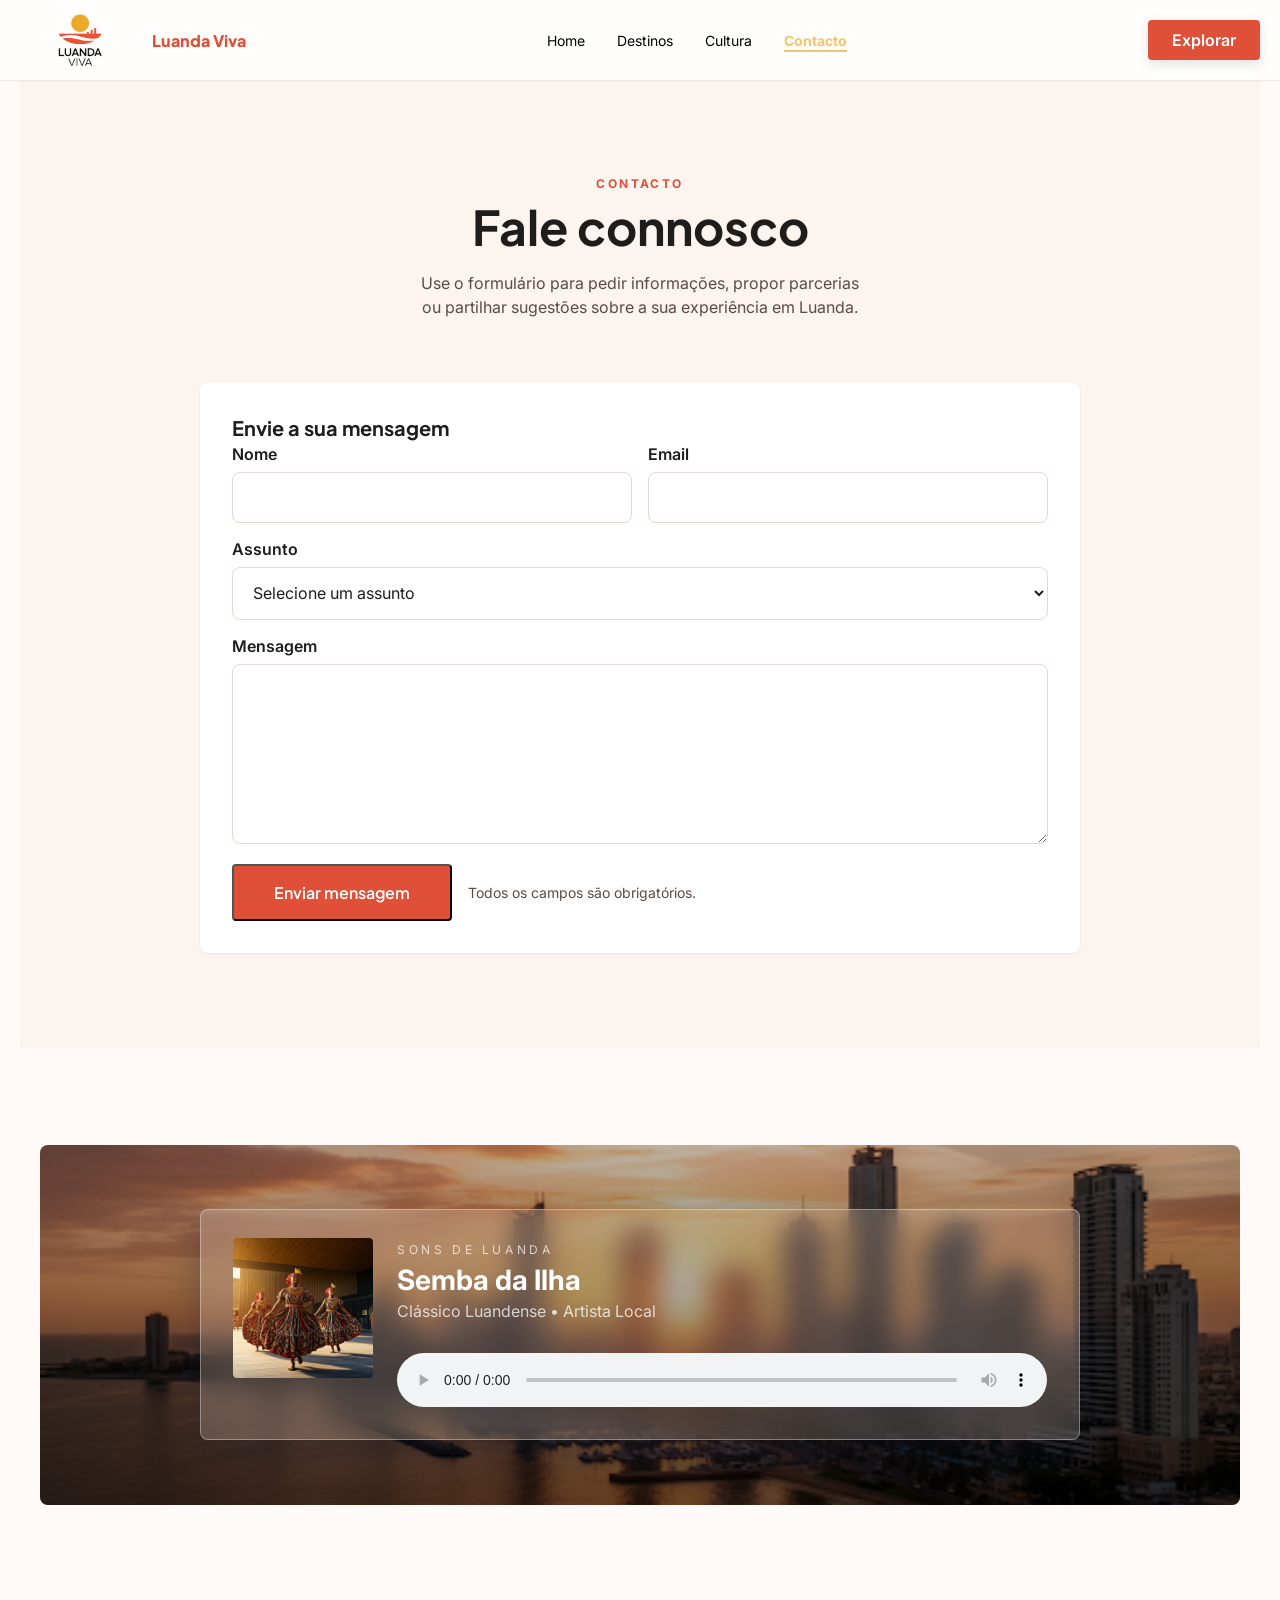
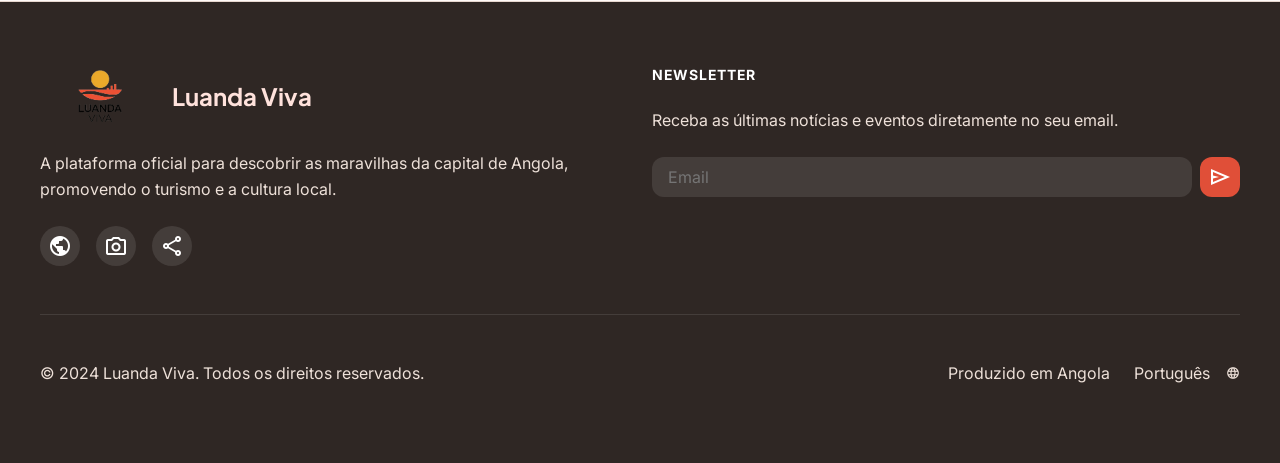
==== contacto.html @ 2fc214bf "Refactor code structure for improved readability and maintainability" ====
<!DOCTYPE html>
<html lang="pt">
<head>
	<meta charset="utf-8" />
	<meta content="width=device-width, initial-scale=1.0" name="viewport" />
	<title>Luanda Viva - Contacto</title>
	<meta name="description" content="Fale connosco para planear a sua visita, pedir informações ou sugerir parcerias sobre Luanda." />
	<meta property="og:title" content="Luanda Viva - Contacto" />
	<meta property="og:image" content="images/hero-skyline.png" />
	<meta property="og:description" content="Fale connosco para planear a sua visita, pedir informações ou sugerir parcerias sobre Luanda." />
	<link rel="icon" href="images/icon.png" />
	<link href="https://fonts.googleapis.com/css2?family=Plus+Jakarta+Sans:wght@400;500;600;700;800&amp;family=Inter:wght@400;500;600&amp;display=swap" rel="stylesheet" />
	<link href="https://fonts.googleapis.com/css2?family=Material+Symbols+Outlined:wght,FILL@100..700,0..1&amp;display=swap" rel="stylesheet" />
	<style>
		html {
			scroll-behavior: smooth;
		}
	</style>
	<link href="styles.css" rel="stylesheet" />
</head>
<body class="page page--contacto" id="top">
	<nav class="site-nav" aria-label="Navegação principal">
		<div class="site-nav__inner">
			<a class="site-brand nav-brand" href="home.html">
				<img alt="Logo Luanda Viva" src="images/icon.png" />
				<span>Luanda Viva</span>
			</a>
			<ul class="site-nav__links site-nav__links--desktop" role="list">
				<li><a class="site-nav__link nav-link" href="home.html">Home</a></li>
				<li><a class="site-nav__link nav-link" href="destinos.html">Destinos</a></li>
				<li><a class="site-nav__link nav-link" href="cultura.html">Cultura</a></li>
				<li><a class="site-nav__link nav-link" href="contacto.html" aria-current="page">Contacto</a></li>
			</ul>
			<input type="checkbox" id="nav-toggle" class="nav-toggle" />
			<label for="nav-toggle" class="nav-toggle-label site-nav__toggle" aria-label="Abrir menu">
				<span class="bar bar1"></span>
				<span class="bar bar2"></span>
				<span class="bar bar3"></span>
			</label>
			<div class="mobile-menu site-nav__mobile" aria-hidden="true">
				<ul role="list">
					<li><a class="site-nav__link nav-link mobile-link" href="home.html">Home</a></li>
					<li><a class="site-nav__link nav-link mobile-link" href="destinos.html">Destinos</a></li>
					<li><a class="site-nav__link nav-link mobile-link" href="cultura.html">Cultura</a></li>
					<li><a class="site-nav__link nav-link mobile-link" href="contacto.html" aria-current="page">Contacto</a></li>
				</ul>
			</div>
			<a class="site-nav__cta explore-btn" href="destinos.html">Explorar</a>
		</div>
	</nav>
	<main>
		<section class="section section--muted contact-section">
			<div class="section__header reveal reveal--1">
				<span class="section__eyebrow">Contacto</span>
				<h1 class="section__title">Fale connosco</h1>
				<p class="section__description">Use o formulário para pedir informações, propor parcerias ou partilhar sugestões sobre a sua experiência em Luanda.</p>
			</div>
			<div class="contact-form-card reveal reveal--2">
				<form class="contact-form" action="#" method="post">
					<fieldset>
						<legend>Envie a sua mensagem</legend>
						<div class="form-grid form-grid--two">
							<div class="form-field">
								<label for="nome">Nome</label>
								<input id="nome" name="nome" type="text" required />
							</div>
							<div class="form-field">
								<label for="email">Email</label>
								<input id="email" name="email" type="email" required pattern="^[^\s@]+@[^\s@]+\.[^\s@]+$" />
							</div>
							<div class="form-field form-field--full">
								<label for="assunto">Assunto</label>
								<select id="assunto" name="assunto" required>
									<option value="" selected disabled>Selecione um assunto</option>
									<option value="informacoes">Informações gerais</option>
									<option value="destinos">Destinos</option>
									<option value="cultura">Cultura</option>
									<option value="parcerias">Parcerias</option>
									<option value="feedback">Feedback</option>
								</select>
							</div>
							<div class="form-field form-field--full">
								<label for="mensagem">Mensagem</label>
								<textarea id="mensagem" name="mensagem" rows="6" required></textarea>
							</div>
						</div>
						<div class="contact-form__actions">
							<button class="button contact-form__submit" type="submit">Enviar mensagem</button>
							<p class="contact-form__note">Todos os campos são obrigatórios.</p>
						</div>
					</fieldset>
				</form>
			</div>
		</section>
		<section class="section section--audio">
			<div class="audio-section">
				<img class="audio-section__bg" loading="lazy" src="images/fundoAudio.png" srcset="images/fundoAudio-320.png 320w, images/fundoAudio.png 512w" sizes="100vw" alt="Fundo sonoro de Luanda" />
				<div class="audio-section__overlay"></div>
				<div class="audio-section__card">
					<div class="audio-section__art">
						<img loading="lazy" src="images/cultura-tradicional.jpg" srcset="images/cultura-tradicional-320.jpg 320w, images/cultura-tradicional.jpg 512w" sizes="140px" alt="Dança tradicional de Luanda" />
					</div>
					<div class="audio-section__content">
						<span class="audio-section__eyebrow">Sons de Luanda</span>
						<h2 class="audio-section__title">Semba da Ilha</h2>
						<p class="audio-section__meta">Clássico Luandense • Artista Local</p>
						<audio class="audio-section__player" controls preload="metadata">
							<source src="Áudio/semba.mp3" type="audio/mpeg" />
							Seu navegador não suporta áudio HTML5.
						</audio>
					</div>
				</div>
			</div>
		</section>
	</main>
	<footer class="site-footer">
		<div class="site-footer__inner">
			<div class="site-footer__grid footer-card">
				<div>
					<div class="site-footer__brand">
						<img alt="Logo Luanda Viva" loading="lazy" src="images/icon.png" />
						<h3 class="site-footer__brand-name">Luanda Viva</h3>
					</div>
					<p class="site-footer__text">A plataforma oficial para descobrir as maravilhas da capital de Angola, promovendo o turismo e a cultura local.</p>
					<div class="site-footer__socials">
						<a class="site-footer__icon" href="https://www.google.com/search?q=Luanda+turismo" target="_blank" rel="noopener noreferrer"><span class="material-symbols-outlined">public</span></a>
						<a class="site-footer__icon" href="https://www.google.com/search?q=Luanda+fotos" target="_blank" rel="noopener noreferrer"><span class="material-symbols-outlined">photo_camera</span></a>
						<a class="site-footer__icon" href="https://www.google.com/search?q=Luanda+redes+sociais" target="_blank" rel="noopener noreferrer"><span class="material-symbols-outlined">share</span></a>
					</div>
				</div>
				<div>
					<h4 class="site-footer__heading">Newsletter</h4>
					<p class="site-footer__text">Receba as últimas notícias e eventos diretamente no seu email.</p>
					<div class="site-footer__newsletter">
						<label class="visually-hidden" for="footer-email">Email</label>
						<input class="site-footer__input" id="footer-email" name="email" placeholder="Email" type="email" />
						<button class="site-footer__button" type="button"><span class="material-symbols-outlined">send</span></button>
					</div>
				</div>
			</div>
			<div class="site-footer__bottom">
				<p>© 2024 Luanda Viva. Todos os direitos reservados.</p>
				<div class="site-footer__meta">
					<span>Produzido em Angola</span>
					<span class="info-row">Português <span class="material-symbols-outlined site-footer__meta-icon">language</span></span>
				</div>
			</div>
		</div>
	</footer>
</body>
</html>
---- styles.css ----
/* ============================================
 * Main CSS File - Imports all organized CSS modules
 * ============================================
 * This file serves as the entry point that imports
 * all CSS organized into modular, manageable files
 * ============================================
 */

/* 1. Variables & CSS Custom Properties */
@import url('./css/variables.css');

/* 2. CSS Reset & Normalization */
@import url('./css/reset.css');

/* 3. Base Styles */
@import url('./css/base.css');

/* 4. Animations & Keyframes */
@import url('./css/animations.css');

/* 5. Navigation Component */
@import url('./css/navigation.css');

/* 6. Hero Section */
@import url('./css/hero.css');

/* 7. Reusable Components */
@import url('./css/components.css');

/* 8. Destination Cards */
@import url('./css/destination-cards.css');

/* 9. Audio Section */
@import url('./css/audio-section.css');

/* 10. Footer */
@import url('./css/footer.css');

/* 11. Responsive Design & Media Queries */
@import url('./css/responsive.css');

/* 12. Utility Classes */
@import url('./css/utilities.css');

/* Semantic layout classes to replace utility-class-heavy markup */
.page {
    background: var(--background);
    color: var(--on-surface);
    font-family: var(--font-body);
    padding-top: 80px;
}

.site-nav {
    position: fixed;
    top: 0;
    left: 0;
    right: 0;
    z-index: 50;
    background: rgba(255, 255, 255, 0.7);
    backdrop-filter: blur(12px);
    box-shadow: 0 1px 2px rgba(15, 23, 42, 0.08);
}

.site-nav__inner,
.hero__inner,
.section,
.site-footer__inner {
    width: min(1280px, calc(100% - 40px));
    margin: 0 auto;
}

.site-nav__inner {
    height: 80px;
    display: flex;
    align-items: center;
    justify-content: space-between;
    gap: 1rem;
}

.site-brand {
    display: flex;
    align-items: center;
    gap: 0.75rem;
    font-family: var(--font-headline);
    font-weight: 800;
    color: var(--primary);
}

.site-brand img {
    width: 120px;
    height: 60px;
    object-fit: contain;
    padding: 0.25rem;
}

.site-nav__links {
    display: flex;
    align-items: center;
    gap: 2rem;
    list-style: none;
    margin: 0;
    padding: 0;
}

.site-nav__links--desktop {
    display: flex;
}

.site-nav__link {
    color: var(--secondary);
    font-family: var(--font-body);
    font-size: 0.875rem;
    text-decoration: none;
    transition: color 0.3s ease;
}

.site-nav__cta {
    display: inline-flex;
    align-items: center;
    justify-content: center;
    padding: 0.625rem 1.5rem;
    border-radius: 0.25rem;
    background: var(--primary);
    color: var(--on-primary);
    font-family: var(--font-body);
    font-weight: 600;
    box-shadow: 0 4px 12px rgba(15, 23, 42, 0.12);
    transition: opacity 0.3s ease, transform 0.3s ease;
}

.site-nav__cta:hover {
    opacity: 0.9;
}

.site-nav__toggle {
    display: none;
}

.hero {
    position: relative;
    min-height: 90vh;
    display: flex;
    align-items: center;
    overflow: hidden;
    scroll-margin-top: 6rem;
}

.hero__media,
.hero__media img,
.hero__media video,
.hero__overlay {
    position: absolute;
    inset: 0;
    width: 100%;
    height: 100%;
}

.hero__media img,
.hero__media video {
    object-fit: cover;
}

.hero__overlay {
    background: linear-gradient(to right, rgba(0, 0, 0, 0.6), rgba(0, 0, 0, 0.2));
}

.hero__content {
    position: relative;
    z-index: 1;
    width: 100%;
}

.hero__inner {
    padding: 0 20px;
}

.hero__panel {
    max-width: 42rem;
    animation: fadeInUp 0.8s ease-out forwards;
}

.hero__video {
    opacity: 1;
    pointer-events: none;
}

.hero__title {
    margin: 0 0 1.5rem;
    color: #ffffff;
    font-family: var(--font-headline);
    font-size: 36px;
    line-height: 42px;
    font-weight: 800;
    letter-spacing: -0.02em;
}

.hero__text {
    margin: 0 0 2.5rem;
    color: rgba(255, 255, 255, 0.9);
    font-size: 18px;
    line-height: 28px;
}

.hero__actions {
    display: flex;
    flex-direction: column;
    gap: 1rem;
}

.hero__scroll {
    position: absolute;
    bottom: 2.5rem;
    left: 50%;
    transform: translateX(-50%);
}

.hero__scroll .material-symbols-outlined {
    color: #ffffff;
    font-size: 3rem;
}

.hero__scroll-icon {
    color: #ffffff;
    font-size: 3rem;
}

.button,
.button--secondary {
    display: inline-flex;
    align-items: center;
    justify-content: center;
    gap: 0.5rem;
    padding: 1rem 2.5rem;
    border-radius: 0.25rem;
    font-family: var(--font-headline);
    font-weight: 600;
    text-align: center;
    transition: transform 0.3s ease, opacity 0.3s ease, background-color 0.3s ease;
}

.button {
    background: var(--primary);
    color: #ffffff;
}

.button--secondary {
    background: rgba(255, 255, 255, 0.1);
    color: #ffffff;
    border: 1px solid rgba(255, 255, 255, 0.3);
    backdrop-filter: blur(20px);
}

.button:hover,
.button--secondary:hover {
    transform: translateY(-4px);
}

.section {
    padding: 6rem 0;
}

.section--muted {
    background: var(--surface-container-low);
}

.section--audio {
    padding-left: 20px;
    padding-right: 20px;
}

.section__header {
    text-align: center;
    margin-bottom: 4rem;
}

.section__eyebrow {
    display: block;
    margin-bottom: 0.5rem;
    color: var(--primary);
    font-size: 0.75rem;
    font-weight: 700;
    letter-spacing: 0.2em;
    text-transform: uppercase;
}

.section__title {
    margin: 0;
    color: var(--on-surface);
    font-family: var(--font-headline);
    font-size: 32px;
    line-height: 40px;
    font-weight: 700;
}

.section__description {
    max-width: 28rem;
    margin: 1rem auto 0;
    color: var(--on-surface-variant);
    font-size: 16px;
    line-height: 24px;
}

.cards-grid {
    display: grid;
    grid-template-columns: repeat(1, minmax(0, 1fr));
    gap: 2rem;
}

.content-layout__columns {
    display: grid;
    gap: 4rem;
}

.destination-card {
    overflow: hidden;
    border-radius: 0.5rem;
    background: var(--surface-container-lowest);
    box-shadow: 0 1px 2px rgba(15, 23, 42, 0.08);
    transition: transform 0.3s ease, box-shadow 0.3s ease;
}

.destination-card:hover {
    transform: translateY(-8px);
}

.destination-card__media {
    position: relative;
    height: 14rem;
    overflow: hidden;
}

.destination-card__media img {
    width: 100%;
    height: 100%;
    object-fit: cover;
    transition: transform 0.7s ease;
}

.destination-card:hover .destination-card__media img {
    transform: scale(1.1);
}

.destination-card__badge {
    position: absolute;
    top: 1rem;
    right: 1rem;
    display: flex;
    align-items: center;
    gap: 0.25rem;
    padding: 0.25rem 0.75rem;
    border-radius: 9999px;
    background: rgba(0, 0, 0, 0.3);
    color: #ffffff;
    font-size: 0.75rem;
    backdrop-filter: blur(20px);
}

.destination-card__badge .material-symbols-outlined,
.destination-card__location .material-symbols-outlined,
.destination-card__link .material-symbols-outlined {
    font-size: 1rem;
}

.destination-card__badge-icon {
    font-size: 0.875rem;
}

.destination-card__location-icon {
    font-size: 1.125rem;
}

.destination-card__body {
    padding: 2rem;
}

.destination-card__title {
    margin: 0 0 0.75rem;
    color: var(--on-surface);
    font-family: var(--font-headline);
    font-size: 24px;
    line-height: 32px;
}

.destination-card__text {
    margin: 0 0 1.5rem;
    color: var(--on-surface-variant);
    font-size: 14px;
    line-height: 22px;
}

.destination-card__footer,
.info-row {
    display: flex;
    align-items: center;
    justify-content: space-between;
    gap: 1rem;
}

.destination-card__location {
    display: inline-flex;
    align-items: center;
    gap: 0.25rem;
    color: var(--primary);
    font-weight: 700;
}

.destination-card__link {
    display: inline-flex;
    align-items: center;
    gap: 0.25rem;
    color: var(--secondary);
    font-size: 0.875rem;
    font-weight: 600;
    text-decoration: none;
}

.table-card__date {
    color: var(--primary);
    font-weight: 700;
}

.content-layout {
    display: grid;
    gap: 4rem;
}

.content-layout__media {
    position: relative;
}

.content-layout__text {
    width: 100%;
}

.content-layout__eyebrow {
    display: block;
    margin-bottom: 0.5rem;
    color: var(--primary);
    font-size: 0.75rem;
    font-weight: 700;
    letter-spacing: 0.2em;
    text-transform: uppercase;
}

.content-layout__title {
    margin: 0 0 2rem;
    color: var(--on-surface);
    font-family: var(--font-headline);
    font-size: 32px;
    line-height: 40px;
    font-weight: 700;
}

.content-layout__description {
    margin: 0 0 2.5rem;
    color: var(--on-surface-variant);
    font-size: 18px;
    line-height: 28px;
}

.table-card,
.music-card {
    border-radius: 0.5rem;
    overflow: hidden;
    background: #ffffff;
    box-shadow: 0 1px 2px rgba(15, 23, 42, 0.08);
}

.footer-card {
    border-radius: 0.5rem;
    overflow: hidden;
    background: transparent;
    box-shadow: none;
}

.table-card {
    border: 1px solid var(--outline-variant);
}

.table-card__scroll {
    overflow-x: auto;
}

.table-card table {
    width: 100%;
    border-collapse: collapse;
    min-width: 520px;
}

.table-card th,
.table-card td {
    padding: 1rem 1.5rem;
    white-space: nowrap;
    border: 1px solid var(--outline-variant);
}

.table-card thead {
    background: var(--surface-container-high);
}

.table-card th {
    color: var(--secondary);
    font-family: var(--font-headline);
    font-size: 0.875rem;
    text-align: left;
}

.table-card tbody tr:hover {
    background: var(--surface-container-lowest);
}

.content-layout__card {
    position: relative;
    z-index: 1;
    display: flex;
    flex-direction: column;
    overflow: hidden;
    border-radius: 0.5rem;
    background: #ffffff;
    box-shadow: 0 1px 2px rgba(15, 23, 42, 0.08);
}

.content-layout__image-wrap {
    height: 14rem;
    overflow: hidden;
    background: var(--surface-container);
}

.content-layout__image-wrap img {
    width: 100%;
    height: 100%;
    object-fit: cover;
}

.content-layout__card-body {
    padding: 2rem;
    text-align: left;
}

.content-layout__card-title {
    margin: 0 0 0.75rem;
    color: var(--on-surface);
    font-family: var(--font-headline);
    font-size: 24px;
    line-height: 32px;
}

.content-layout__card-text {
    margin: 0;
    color: var(--on-surface-variant);
    font-size: 16px;
    line-height: 24px;
}

.cultura-page__header {
    max-width: 44rem;
    margin: 0 auto 2.75rem;
}

.cultura-page__grid {
    display: grid;
    gap: 1.75rem;
}

.cultura-page__aside {
    display: grid;
    gap: 1.25rem;
}

.cultura-page__table-heading {
    padding: 1.5rem 1.5rem 0.25rem;
}

.cultura-page__eyebrow {
    display: block;
    margin-bottom: 0.35rem;
    color: var(--primary);
    font-size: 0.7rem;
    font-weight: 800;
    letter-spacing: 0.18em;
    text-transform: uppercase;
}

.cultura-page__title {
    margin: 0;
    color: var(--on-surface);
    font-family: var(--font-headline);
    font-size: 1.125rem;
    line-height: 1.35;
}

.cultura-page__note {
    padding: 1.5rem;
    border-radius: 0.5rem;
    background: linear-gradient(180deg, rgba(255, 255, 255, 0.72), rgba(255, 248, 241, 0.9));
    box-shadow: 0 1px 2px rgba(15, 23, 42, 0.08);
}

.cultura-page__note h2 {
    margin: 0 0 0.75rem;
    color: var(--on-surface);
    font-family: var(--font-headline);
    font-size: 1.25rem;
    line-height: 1.3;
}

.cultura-page__note p {
    margin: 0;
    color: var(--on-surface-variant);
    font-size: 0.95rem;
    line-height: 1.6;
}

.cultura-showcase {
    overflow: hidden;
    border-radius: 0.5rem;
    background: #ffffff;
    box-shadow: 0 10px 24px rgba(15, 23, 42, 0.12);
}

.cultura-showcase__media {
    height: 18rem;
    overflow: hidden;
    background: var(--surface-container);
}

.cultura-showcase__media img {
    width: 100%;
    height: 100%;
    object-fit: cover;
}

.cultura-showcase__body {
    padding: 1.5rem 1.75rem 1.75rem;
}

.cultura-showcase__meta {
    display: flex;
    flex-wrap: wrap;
    gap: 0.5rem;
    margin-bottom: 0.9rem;
}

.cultura-showcase__meta span,
.cultura-showcase__tag {
    display: inline-flex;
    align-items: center;
    justify-content: center;
    border-radius: 999px;
    font-size: 0.68rem;
    font-weight: 800;
    letter-spacing: 0.14em;
    text-transform: uppercase;
}

.cultura-showcase__meta span {
    padding: 0.45rem 0.7rem;
    background: var(--surface-container-low);
    color: var(--primary);
}

.cultura-showcase__body h2 {
    margin: 0 0 0.75rem;
    color: var(--on-surface);
    font-family: var(--font-headline);
    font-size: 1.65rem;
    line-height: 1.25;
}

.cultura-showcase__body p {
    margin: 0;
    color: var(--on-surface-variant);
    font-size: 0.98rem;
    line-height: 1.7;
}

.cultura-showcase__tags {
    display: flex;
    flex-wrap: wrap;
    gap: 0.5rem;
    margin-top: 1.1rem;
}

.cultura-showcase__tag {
    padding: 0.45rem 0.75rem;
    background: var(--surface-container-low);
    color: var(--secondary);
}

.audio-section {
    position: relative;
    min-height: 360px;
    display: flex;
    align-items: center;
    justify-content: center;
    border-radius: 0.5rem;
    overflow: hidden;
}

.audio-section__bg,
.audio-section__overlay {
    position: absolute;
    inset: 0;
    width: 100%;
    height: 100%;
}

.audio-section__bg {
    object-fit: cover;
}

.audio-section__overlay {
    background: linear-gradient(180deg, rgba(0, 0, 0, 0.25), rgba(0, 0, 0, 0.6));
}

.audio-section__card {
    position: relative;
    z-index: 1;
    width: min(880px, 92%);
    display: grid;
    grid-template-columns: 140px 1fr;
    gap: 1.5rem;
    padding: 1.75rem 2rem;
    border-radius: 0.5rem;
    background: rgba(255, 255, 255, 0.18);
    border: 1px solid rgba(255, 255, 255, 0.35);
    backdrop-filter: blur(14px);
    box-shadow: 0 20px 40px rgba(15, 23, 42, 0.35);
    color: #ffffff;
}

.audio-section__art {
    width: 140px;
    height: 140px;
    overflow: hidden;
    border-radius: 0.25rem;
    background: rgba(0, 0, 0, 0.15);
}

.audio-section__art img {
    width: 100%;
    height: 100%;
    object-fit: cover;
}

.audio-section__eyebrow {
    display: inline-block;
    margin-bottom: 0.35rem;
    color: rgba(255, 255, 255, 0.7);
    font-size: 0.75rem;
    letter-spacing: 0.3em;
    text-transform: uppercase;
}

.audio-section__title {
    margin: 0 0 0.25rem;
    font-size: 1.75rem;
    font-weight: 700;
}

.audio-section__meta {
    margin: 0 0 1rem;
    color: rgba(255, 255, 255, 0.75);
}

.audio-section__player {
    width: 100%;
    margin-top: 1rem;
    accent-color: var(--primary);
}

.site-footer {
    background: var(--inverse-surface);
    color: var(--on-primary-fixed);
    border-top: 1px solid var(--outline-variant);
}

.site-footer__inner {
    padding: 4rem 20px;
}

.site-footer__grid {
    display: grid;
    gap: 1.5rem;
    margin-bottom: 3rem;
}

.site-footer__brand {
    display: flex;
    align-items: center;
    gap: 0.75rem;
    margin-bottom: 1.5rem;
}

.site-footer__brand img {
    width: 120px;
    height: 60px;
    object-fit: contain;
    padding: 0.25rem;
}

.site-footer__brand-name {
    margin: 0;
    color: var(--primary-fixed);
    font-family: var(--font-headline);
    font-size: 1.5rem;
}

.site-footer__text {
    margin: 0 0 1.5rem;
    color: var(--surface-variant);
    line-height: 1.625;
}

.site-footer__socials {
    display: flex;
    gap: 1rem;
}

.site-footer__icon {
    width: 2.5rem;
    height: 2.5rem;
    display: inline-flex;
    align-items: center;
    justify-content: center;
    border-radius: 9999px;
    background: rgba(255, 255, 255, 0.1);
    color: #ffffff;
    transition: transform 0.3s ease, background-color 0.3s ease;
}

.site-footer__icon:hover {
    transform: translateY(-4px);
    background: var(--primary);
}

.site-footer__heading {
    margin: 0 0 1.5rem;
    color: #ffffff;
    font-size: 0.875rem;
    font-weight: 700;
    text-transform: uppercase;
    letter-spacing: 0.05em;
}

.site-footer__newsletter {
    display: flex;
    gap: 0.5rem;
}

.site-footer__input {
    width: 100%;
    padding: 0.5rem 1rem;
    border: 0;
    border-radius: 0.75rem;
    background: rgba(255, 255, 255, 0.1);
    color: #ffffff;
}

.site-footer__button {
    display: inline-flex;
    align-items: center;
    justify-content: center;
    padding: 0.5rem;
    border: 0;
    border-radius: 0.75rem;
    background: var(--primary);
    color: #ffffff;
}

.site-footer__bottom {
    display: flex;
    flex-direction: column;
    gap: 1rem;
    padding-top: 2rem;
    border-top: 1px solid rgba(255, 255, 255, 0.1);
    color: var(--surface-variant);
}

.site-footer__meta {
    display: flex;
    gap: 1.5rem;
    align-items: center;
}

.site-footer__meta-icon {
    font-size: 0.875rem;
}

.reveal {
    animation: fadeInUp 0.8s ease-out forwards;
}

.reveal--1 { animation-delay: 0.1s; }
.reveal--2 { animation-delay: 0.2s; }
.reveal--3 { animation-delay: 0.3s; }

.hero-video {
    opacity: 1;
    pointer-events: none;
}

.hover-lift {
    transition: transform 0.3s cubic-bezier(0.34, 1.56, 0.64, 1), box-shadow 0.3s ease;
}
.hover-lift:hover {
    transform: translateY(-8px);
}

.fade-in-up {
    animation: fadeInUp 0.8s ease-out forwards;
}

@keyframes fadeInUp {
    from {
        opacity: 0;
        transform: translateY(30px);
    }
    to {
        opacity: 1;
        transform: translateY(0);
    }
}

.stagger-1 { animation-delay: 0.1s; }
.stagger-2 { animation-delay: 0.2s; }
.stagger-3 { animation-delay: 0.3s; }

.hero-title {
    font-size: 32px;
    line-height: 38px;
}

@media (min-width: 768px) {
    .hero-title {
        font-size: 44px;
        line-height: 52px;
    }
}

.compact-spacing {
    display: flex;
    flex-direction: column;
    gap: 0.15rem;
}

.compact-text {
    line-height: 1.2;
}

.cultura-table-wrap {
    overflow-x: auto;
}

.cultura-table {
    width: 100%;
    border-collapse: collapse;
}

.cultura-table th,
.cultura-table td {
    border: 1px solid var(--outline-variant);
    white-space: nowrap;
}

.cultura-section {
    font-size: 0.95rem;
}

.cultura-eyebrow {
    font-size: 0.7rem;
    letter-spacing: 0.18em;
}

.cultura-title {
    font-size: 26px;
    line-height: 32px;
}

.cultura-text {
    font-size: 16px;
    line-height: 24px;
}

.cultura-table {
    font-size: 0.9rem;
    min-width: 520px;
}

@media (max-width: 768px) {
    .cultura-section {
        font-size: 0.9rem;
    }

    .cultura-title {
        font-size: 22px;
        line-height: 28px;
    }

    .cultura-text {
        font-size: 15px;
        line-height: 22px;
    }

    .cultura-table {
        font-size: 0.8rem;
        min-width: 420px;
    }

    .cultura-table th,
    .cultura-table td {
        padding: 0.5rem 0.75rem;
    }

    .cultura-page__header {
        margin-bottom: 2rem;
    }

    .cultura-showcase__media {
        height: 15rem;
    }

    .cultura-showcase__body {
        padding: 1.25rem 1.25rem 1.5rem;
    }

    .cultura-showcase__body h2 {
        font-size: 1.35rem;
    }
}

.cultura-card-layout {
    width: 100%;
    height: 100%;
    display: flex;
    flex-direction: column;
}

.cultura-image-wrap {
    background: var(--surface-container);
    height: 14rem;
    overflow: hidden;
}

.cultura-image {
    width: 100%;
    height: 100%;
    object-fit: cover;
}

@media (min-width: 768px) {
    .cultura-page__header {
        margin-bottom: 3rem;
    }

    .cultura-page__grid {
        grid-template-columns: minmax(260px, 0.9fr) minmax(0, 1.4fr);
        align-items: start;
    }

    .cultura-showcase__media {
        height: 19rem;
    }
}

.destinos-header span,
.destinos-header h2,
.destinos-header p {
    margin: 0;
}

.destinos-header h2 {
    line-height: 1.5;
}

.destinos-header p {
    line-height: 1.40;
}

.destino-card__media {
    height: 12rem;
}

.destino-card__body {
    padding: 1.5rem;
}

.destino-card__title {
    font-size: 20px;
    line-height: 28px;
}

.destino-card__text {
    font-size: 14px;
    line-height: 22px;
    margin-bottom: 1rem;
}

.music-hero {
    position: relative;
    border-radius: 0.25rem;
    overflow: hidden;
    min-height: 360px;
    display: flex;
    align-items: center;
    justify-content: center;
}

.music-hero__bg {
    position: absolute;
    inset: 0;
    width: 100%;
    height: 100%;
    object-fit: cover;
}

.music-hero__overlay {
    position: absolute;
    inset: 0;
    background: linear-gradient(180deg, rgba(0, 0, 0, 0.25), rgba(0, 0, 0, 0.6));
}

.music-card {
    position: relative;
    z-index: 1;
    display: grid;
    grid-template-columns: 140px 1fr;
    gap: 1.5rem;
    padding: 1.75rem 2rem;
    border-radius: 0.25rem;
    background: rgba(255, 255, 255, 0.18);
    border: 1px solid rgba(255, 255, 255, 0.35);
    backdrop-filter: blur(14px);
    box-shadow: 0 20px 40px rgba(15, 23, 42, 0.35);
    width: min(880px, 92%);
}

.music-card__art {
    width: 140px;
    height: 140px;
    border-radius: 0.25rem;
    overflow: hidden;
    background: rgba(0, 0, 0, 0.15);
    display: flex;
    align-items: center;
    justify-content: center;
}

.music-card__art img {
    width: 100%;
    height: 100%;
    object-fit: cover;
}

.music-card__content {
    color: #ffffff;
}

.music-card__eyebrow {
    font-size: 0.75rem;
    letter-spacing: 0.3em;
    text-transform: uppercase;
    color: rgba(255, 255, 255, 0.7);
    display: inline-block;
    margin-bottom: 0.35rem;
}

.music-card__title {
    font-size: 1.75rem;
    font-weight: 700;
    margin: 0 0 0.25rem;
}

.music-card__meta {
    margin: 0 0 1rem;
    color: rgba(255, 255, 255, 0.75);
}


.music-card__audio {
    width: 100%;
    margin-top: 1rem;
    accent-color: #e04f38;
    border-radius: 0.25rem;
}

@media (max-width: 768px) {
    .music-card {
        grid-template-columns: 1fr;
        text-align: center;
    }

    .music-card__art {
        margin: 0 auto;
    }

    .music-card__audio {
        margin-top: 1.25rem;
    }

    .hero-buttons a,
    .hero-buttons button {
        padding: 0.65rem 1.25rem;
        font-size: 0.95rem;
        width: 100%;
    }
}

body.page--home .site-nav__link[href="home.html"],
body.page--destinos .site-nav__link[href="destinos.html"],
body.page--cultura .site-nav__link[href="cultura.html"],
body.page--contacto .site-nav__link[href="contacto.html"],
body.page--home .mobile-link[href="home.html"],
body.page--destinos .mobile-link[href="destinos.html"],
body.page--cultura .mobile-link[href="cultura.html"],
body.page--contacto .mobile-link[href="contacto.html"] {
    color: var(--tertiary-fixed-dim);
    font-weight: 700;
    text-decoration: underline;
    text-decoration-color: var(--tertiary-fixed-dim);
    text-underline-offset: 4px;
    text-decoration-thickness: 2px;
    padding-bottom: 0.15rem;
}

:root {
    --tertiary-fixed-dim: #f6c36a;
    --error: #c63a2f;
    --on-secondary: #ffffff;
    --surface-dim: #e9e0db;
    --error-container: #f9d8d3;
    --secondary-fixed: #f6e4b2;
    --on-error: #ffffff;
    --surface-bright: #fffaf6;
    --on-surface-variant: #5a4b46;
    --secondary-fixed-dim: #e9b84c;
    --tertiary-container: #d98a1f;
    --on-tertiary-container: #fffbff;
    --surface-container-low: #fcf4ef;
    --on-primary-container: #fffbff;
    --secondary: #d38a1e;
    --inverse-primary: #ffd1c9;
    --tertiary: #9b4a24;
    --on-tertiary: #ffffff;
    --on-background: #1f1d1c;
    --on-primary-fixed-variant: #8f291d;
    --inverse-surface: #2f2724;
    --outline: #ad958d;
    --on-secondary-fixed-variant: #7e5311;
    --outline-variant: #e7d7cf;
    --on-secondary-container: #83540f;
    --surface-container-lowest: #ffffff;
    --background: #fffaf7;
    --on-tertiary-fixed: #321600;
    --on-tertiary-fixed-variant: #8a4b1d;
    --on-primary: #ffffff;
    --surface-tint: #e04f38;
    --on-secondary-fixed: #3c2600;
    --secondary-container: #f9dda0;
    --on-error-container: #8f1d14;
    --surface: #fffaf6;
    --primary-fixed: #ffe2dc;
    --surface-container-high: #f1e7e1;
    --inverse-on-surface: #f7efea;
    --surface-container: #f6ebe5;
    --surface-container-highest: #ece0d8;
    --on-surface: #1f1d1c;
    --on-primary-fixed: #40100a;
    --surface-variant: #eee1d9;
    --primary-container: #ea6e57;
    --primary-fixed-dim: #ffbfae;
    --tertiary-fixed: #ffe1b5;
    --primary: #e04f38;
    --font-body: "Inter", sans-serif;
    --font-headline: "Plus Jakarta Sans", sans-serif;
}

*, *::before, *::after { box-sizing: border-box; }
body { margin: 0; }
img, video { display: block; max-width: 100%; }
button, input, select, textarea { font: inherit; color: inherit; }
a { color: inherit; text-decoration: none; }
ul[role="list"] { list-style: none; margin: 0; padding: 0; }

.nav-link { text-decoration: none; }
/* Hover e foco: tornar o texto amarelo (igual ao logo) e sublinhado amarelo */
.site-nav__link:hover,
.site-nav__link:focus,
.mobile-link:hover,
.mobile-link:focus {
    color: var(--tertiary-fixed-dim);
    text-decoration: underline;
    text-decoration-color: var(--tertiary-fixed-dim);
    text-underline-offset: 4px;
    text-decoration-thickness: 2px;
    outline: none;
}

/* Mobile menu (CSS-only) */
.nav-toggle { display: none; }

/* Em mobile, quando o menu está aberto (checkbox marcado), esconder o nome 'Luanda Viva' */
@media (max-width: 767px) {
    .nav-brand span {
        display: inline;
    }

    .site-nav__links--desktop,
    .site-nav__cta {
        display: none;
    }
    
    /* Usar :has() para detectar quando o checkbox está marcado */
    body:has(#nav-toggle:checked) .nav-brand span {
        display: none;
    }

    .site-nav__toggle {
        display: flex;
    }

    .content-layout__columns {
        grid-template-columns: 1fr;
    }

    .site-nav__links--desktop {
        display: none;
    }
}

/* Mostrar o brand sempre em desktop */
@media (min-width: 768px) {
    .nav-brand span {
        display: inline;
    }

    .cards-grid {
        grid-template-columns: repeat(3, minmax(0, 1fr));
    }

    .content-layout__columns {
        grid-template-columns: repeat(2, minmax(0, 1fr));
        align-items: start;
    }

    .hero__actions {
        flex-direction: row;
    }

    .section__title {
        font-size: 48px;
        line-height: 56px;
    }

    .hero__title {
        font-size: 48px;
        line-height: 56px;
    }

    .site-footer__grid {
        grid-template-columns: repeat(2, minmax(0, 1fr));
    }

    .site-footer__bottom {
        flex-direction: row;
        justify-content: space-between;
        align-items: center;
    }
}

/* Hamburger button (visible on small screens) */
.nav-toggle-label {
    display: none;
    width: 30px;
    height: 22px;
    flex-direction: column;
    justify-content: space-between;
    cursor: pointer;
    position: relative;
    z-index: 60;
}
.nav-toggle-label .bar {
    display: block;
    height: 3px;
    background: #111827;
    border-radius: 2px;
    transition: transform 0.3s ease, opacity 0.2s ease;
}

/* Mobile menu panel */
.mobile-menu {
    position: fixed;
    left: 0;
    right: 0;
    top: 80px;
    background: #ffffff;
    z-index: 50;
    transform: translateY(-110%);
    transition: transform 0.28s ease, opacity 0.2s ease 0.08s, visibility 0s linear 0.28s;
    box-shadow: 0 10px 30px rgba(15, 23, 42, 0.12);
    opacity: 0;
    visibility: hidden;
    pointer-events: none;
}
.mobile-menu ul { padding: 1rem; display: flex; flex-direction: column; gap: 0.5rem; }
.mobile-menu .mobile-link { display: block; padding: 0.75rem 1rem; border-radius: 8px; color: var(--on-surface); background: transparent; }

/* Toggle states */
#nav-toggle:checked ~ .mobile-menu { 
    transform: translateY(0); 
    opacity: 1;
    visibility: visible;
    pointer-events: auto;
    transition: transform 0.28s ease, opacity 0.2s ease, visibility 0s linear 0s;
}
#nav-toggle:checked + .nav-toggle-label .bar1 { transform: translateY(6px) rotate(45deg); }
#nav-toggle:checked + .nav-toggle-label .bar2 { opacity: 0; }
#nav-toggle:checked + .nav-toggle-label .bar3 { transform: translateY(-6px) rotate(-45deg); }

/* Show hamburger and hide the regular desktop nav controls on small screens */
@media (max-width: 767px) {
    .nav-toggle-label { display: flex; }
    ul.md\:flex { display: none; }
    .explore-btn { display: none; }
}

@media (min-width: 768px) {
    .mobile-menu { display: none; }
}

.destinos-card-action {
    background: none;
    border: 0;
    padding: 0;
    font-size: 0.875rem;
}

.bg-background { background-color: var(--background); }
.bg-inverse-surface { background-color: var(--inverse-surface); }
.bg-primary { background-color: var(--primary); }
.bg-secondary { background-color: var(--secondary); }
.bg-surface-container { background-color: var(--surface-container); }
.bg-surface-container-high { background-color: var(--surface-container-high); }
.bg-surface-container-low { background-color: var(--surface-container-low); }
.bg-surface-container-lowest { background-color: var(--surface-container-lowest); }
.bg-white { background-color: #ffffff; }
.bg-white\/70 { background-color: rgba(255, 255, 255, 0.7); }
.bg-white\/10 { background-color: rgba(255, 255, 255, 0.1); }
.bg-white\/5 { background-color: rgba(255, 255, 255, 0.05); }
.bg-black\/30 { background-color: rgba(0, 0, 0, 0.3); }
.bg-primary\/10 { background-color: rgba(224, 79, 56, 0.1); }
.bg-secondary\/10 { background-color: rgba(211, 138, 30, 0.1); }

.text-on-primary { color: var(--on-primary); }
.text-on-primary-fixed { color: var(--on-primary-fixed); }
.text-on-surface { color: var(--on-surface); }
.text-on-surface-variant { color: var(--on-surface-variant); }
.text-primary { color: var(--primary); }
.text-primary-fixed { color: var(--primary-fixed); }
.text-secondary { color: var(--secondary); }
.text-surface-variant { color: var(--surface-variant); }
.text-white { color: #ffffff; }
.text-white\/60 { color: rgba(255, 255, 255, 0.6); }
.text-white\/80 { color: rgba(255, 255, 255, 0.8); }
.text-white\/90 { color: rgba(255, 255, 255, 0.9); }

nav .nav-link { color: #000000; }

.border { border-width: 1px; border-style: solid; border-color: currentColor; }
.border-b { border-bottom-width: 1px; border-bottom-style: solid; border-bottom-color: currentColor; }
.border-t { border-top-width: 1px; border-top-style: solid; border-top-color: currentColor; }
.border-none { border: 0; }
.border-outline-variant { border-color: var(--outline-variant); }
.border-white\/10 { border-color: rgba(255, 255, 255, 0.1); }
.border-white\/30 { border-color: rgba(255, 255, 255, 0.3); }

.rounded-xl { border-radius: 0.75rem; }
.rounded-2xl { border-radius: 0.5rem; }
.rounded-3xl { border-radius: 1.5rem; }
.rounded-sm { border-radius: 0.25rem; }
.rounded-\[32px\] { border-radius: 32px; }
.rounded-full { border-radius: 9999px; }

.shadow-sm { box-shadow: 0 1px 2px rgba(15, 23, 42, 0.08); }
.shadow-md { box-shadow: 0 4px 12px rgba(15, 23, 42, 0.12); }
.shadow-lg { box-shadow: 0 12px 24px rgba(15, 23, 42, 0.16); }
.shadow-xl { box-shadow: 0 20px 32px rgba(15, 23, 42, 0.18); }
.shadow-2xl { box-shadow: 0 24px 48px rgba(15, 23, 42, 0.22); }

.flex { display: flex; }
.grid { display: grid; }
.hidden { display: none; }
.block { display: block; }
.inline-block { display: inline-block; }

.flex-col { flex-direction: column; }
.items-center { align-items: center; }
.justify-between { justify-content: space-between; }
.justify-center { justify-content: center; }

.grid-cols-1 { grid-template-columns: repeat(1, minmax(0, 1fr)); }
.col-span-1 { grid-column: span 1 / span 1; }

.gap-1 { gap: 0.25rem; }
.gap-2 { gap: 0.5rem; }
.gap-3 { gap: 0.75rem; }
.gap-4 { gap: 1rem; }
.gap-6 { gap: 1.5rem; }
.gap-8 { gap: 2rem; }
.gap-16 { gap: 4rem; }
.gap-gutter { gap: 24px; }

.space-y-4 > :not([hidden]) ~ :not([hidden]) { margin-top: 1rem; }
.space-y-6 > :not([hidden]) ~ :not([hidden]) { margin-top: 1.5rem; }

.divide-y > :not([hidden]) ~ :not([hidden]) { border-top-width: 1px; border-top-style: solid; }
.divide-outline-variant > :not([hidden]) ~ :not([hidden]) { border-top-color: var(--outline-variant); }

.w-full { width: 100%; }
.w-10 { width: 2.5rem; }
.w-12 { width: 3rem; }
.w-48 { width: 12rem; }
.w-64 { width: 16rem; }
.w-96 { width: 24rem; }

.h-full { height: 100%; }
.h-10 { height: 2.5rem; }
.h-12 { height: 3rem; }
.h-20 { height: 5rem; }
.h-48 { height: 12rem; }
.h-56 { height: 14rem; }
.h-64 { height: 16rem; }
.h-72 { height: 18rem; }
.h-96 { height: 24rem; }
.h-\[90vh\] { height: 90vh; }

.p-1 { padding: 0.25rem; }
.p-2 { padding: 0.5rem; }
.p-8 { padding: 2rem; }
.pt-8 { padding-top: 2rem; }
.px-3 { padding-left: 0.75rem; padding-right: 0.75rem; }
.px-4 { padding-left: 1rem; padding-right: 1rem; }
.px-6 { padding-left: 1.5rem; padding-right: 1.5rem; }
.px-10 { padding-left: 2.5rem; padding-right: 2.5rem; }
.px-margin-mobile { padding-left: 20px; padding-right: 20px; }
.py-1 { padding-top: 0.25rem; padding-bottom: 0.25rem; }
.py-2 { padding-top: 0.5rem; padding-bottom: 0.5rem; }
.py-2\.5 { padding-top: 0.625rem; padding-bottom: 0.625rem; }
.py-3 { padding-top: 0.75rem; padding-bottom: 0.75rem; }
.py-4 { padding-top: 1rem; padding-bottom: 1rem; }
.py-16 { padding-top: 4rem; padding-bottom: 4rem; }
.py-24 { padding-top: 6rem; padding-bottom: 6rem; }

.mb-2 { margin-bottom: 0.5rem; }
.mb-3 { margin-bottom: 0.75rem; }
.mb-6 { margin-bottom: 1.5rem; }
.mb-8 { margin-bottom: 2rem; }
.mb-10 { margin-bottom: 2.5rem; }
.mb-12 { margin-bottom: 3rem; }
.mb-16 { margin-bottom: 4rem; }
.mx-auto { margin-left: auto; margin-right: auto; }

.max-w-2xl { max-width: 42rem; }
.max-w-md { max-width: 28rem; }
.max-w-container-max { max-width: 1280px; }

.text-left { text-align: left; }
.text-center { text-align: center; }
.text-4xl { font-size: 2.25rem; line-height: 2.5rem; }
.text-lg { font-size: 1.125rem; line-height: 1.75rem; }
.text-sm { font-size: 0.875rem; line-height: 1.25rem; }

.font-body-md { font-family: var(--font-body); }
.font-label-md { font-family: var(--font-body); }
.font-label-sm { font-family: var(--font-body); }
.font-body-lg { font-family: var(--font-body); }
.font-headline-md { font-family: var(--font-headline); }
.font-headline-lg { font-family: var(--font-headline); }
.font-display-lg { font-family: var(--font-headline); }
.font-display-lg-mobile { font-family: var(--font-headline); }

.text-body-md { font-size: 16px; line-height: 24px; font-weight: 400; }
.text-label-md { font-size: 14px; line-height: 20px; letter-spacing: 0.01em; font-weight: 500; }
.text-label-sm { font-size: 12px; line-height: 16px; font-weight: 600; }
.text-body-lg { font-size: 18px; line-height: 28px; font-weight: 400; }
.text-headline-md { font-size: 24px; line-height: 32px; font-weight: 600; }
.text-headline-lg { font-size: 32px; line-height: 40px; font-weight: 700; }
.text-display-lg-mobile { font-size: 36px; line-height: 42px; letter-spacing: -0.02em; font-weight: 800; }
.text-display-lg { font-size: 48px; line-height: 56px; letter-spacing: -0.02em; font-weight: 800; }

.font-bold { font-weight: 700; }
.font-extrabold { font-weight: 800; }

.leading-relaxed { line-height: 1.625; }
.leading-tight { line-height: 1.25; }

.tracking-widest { letter-spacing: 0.2em; }
.tracking-wider { letter-spacing: 0.05em; }
.uppercase { text-transform: uppercase; }

.relative { position: relative; }
.absolute { position: absolute; }
.fixed { position: fixed; }
.inset-0 { top: 0; right: 0; bottom: 0; left: 0; }
.top-0 { top: 0; }
.top-4 { top: 1rem; }
.-top-8 { top: -2rem; }
.right-0 { right: 0; }
.right-4 { right: 1rem; }
.-right-8 { right: -2rem; }
.bottom-10 { bottom: 2.5rem; }
.-bottom-8 { bottom: -2rem; }
.left-1\/2 { left: 50%; }
.-left-8 { left: -2rem; }
.-translate-x-1\/2 { transform: translateX(-50%); }
.translate-x-1 { transform: translateX(0.25rem); }

.-mr-48 { margin-right: -12rem; }
.-mt-48 { margin-top: -12rem; }

.z-0 { z-index: 0; }
.z-10 { z-index: 10; }
.z-50 { z-index: 50; }
.-z-10 { z-index: -10; }

.object-cover { object-fit: cover; }
.object-contain { object-fit: contain; }
.overflow-hidden { overflow: hidden; }
.aspect-square { aspect-ratio: 1 / 1; }

.backdrop-blur-md { backdrop-filter: blur(12px); -webkit-backdrop-filter: blur(12px); }
.blur-3xl { filter: blur(64px); }

.transition-all { transition-property: all; transition-duration: 300ms; transition-timing-function: ease; }
.transition-colors { transition-property: color, background-color, border-color, text-decoration-color, fill, stroke; transition-duration: 300ms; transition-timing-function: ease; }
.transition-transform { transition-property: transform; transition-duration: 300ms; transition-timing-function: ease; }
.duration-700 { transition-duration: 700ms; }

.hover\:opacity-90:hover { opacity: 0.9; }
.hover\:shadow-lg:hover { box-shadow: 0 12px 24px rgba(15, 23, 42, 0.16); }
.hover\:shadow-xl:hover { box-shadow: 0 20px 32px rgba(15, 23, 42, 0.18); }
.hover\:text-primary:hover { color: var(--primary); }
.hover\:text-primary-fixed:hover { color: var(--primary-fixed); }
.hover\:bg-primary:hover { background-color: var(--primary); }
.hover\:bg-white\/20:hover { background-color: rgba(255, 255, 255, 0.2); }
.hover\:bg-surface-container-lowest:hover { background-color: var(--surface-container-lowest); }
.hover\:translate-y-1:hover { transform: translateY(0.25rem); }
.hover\:-translate-y-1:hover { transform: translateY(-0.25rem); }

.group:hover .group-hover\:scale-110 { transform: scale(1.10); }

.active\:scale-95:active { transform: scale(0.95); }
.active\:scale-\[0\.98\]:active { transform: scale(0.98); }

.appearance-none { appearance: none; }
.outline-none { outline: none; }
.resize-none { resize: none; }

.focus\:border-transparent:focus { border-color: transparent; }
.focus\:ring-primary { --ring-color: var(--primary); }
.focus\:ring-primary-fixed { --ring-color: var(--primary-fixed); }
.focus\:ring-1:focus { box-shadow: 0 0 0 1px var(--ring-color, #94a3b8); }
.focus\:ring-2:focus { box-shadow: 0 0 0 2px var(--ring-color, #94a3b8); }

.scroll-mt-24 { scroll-margin-top: 6rem; }

.selection\:bg-primary-container::selection { background-color: var(--primary-container); }
.selection\:text-on-primary-container::selection { color: var(--on-primary-container); }

.bg-gradient-to-r { background-image: linear-gradient(to right, var(--tw-gradient-from), var(--tw-gradient-to)); }
.from-black\/60 { --tw-gradient-from: rgba(0, 0, 0, 0.6); }
.to-black\/20 { --tw-gradient-to: rgba(0, 0, 0, 0.2); }

.animate-bounce { animation: bounce 1.5s infinite; }

@keyframes bounce {
    0%, 100% { transform: translateY(0); }
    50% { transform: translateY(-10px); }
}

.dark .dark\:bg-surface-dim\/70 { background-color: rgba(233, 224, 219, 0.7); }
.dark .dark\:bg-surface-container-lowest { background-color: var(--surface-container-lowest); }
.dark .dark\:text-on-surface-variant { color: var(--on-surface-variant); }
.dark .dark\:text-primary-fixed-dim { color: var(--primary-fixed-dim); }
.dark .dark\:text-secondary-fixed { color: var(--secondary-fixed); }

@media (min-width: 640px) {
    .sm\:flex-row { flex-direction: row; }
}

@media (min-width: 768px) {
    .md\:flex { display: flex; }
    .md\:flex-row { flex-direction: row; }
    .md\:grid-cols-2 { grid-template-columns: repeat(2, minmax(0, 1fr)); }
    .md\:grid-cols-3 { grid-template-columns: repeat(3, minmax(0, 1fr)); }
    .md\:grid-cols-4 { grid-template-columns: repeat(4, minmax(0, 1fr)); }
    .md\:items-end { align-items: flex-end; }
    .md\:p-16 { padding: 4rem; }
    .md\:px-margin-desktop { padding-left: 64px; padding-right: 64px; }
    .md\:text-display-lg { font-size: 48px; line-height: 56px; letter-spacing: -0.02em; font-weight: 800; }
    .md\:text-headline-lg { font-size: 32px; line-height: 40px; font-weight: 700; }
    .md\:col-span-1 { grid-column: span 1 / span 1; }
}

@media (min-width: 1024px) {
    .lg\:flex-row { flex-direction: row; }
    .lg\:w-1\/2 { width: 50%; }
}

.visually-hidden {
    position: absolute;
    width: 1px;
    height: 1px;
    padding: 0;
    margin: -1px;
    overflow: hidden;
    clip: rect(0, 0, 0, 0);
    white-space: nowrap;
    border: 0;
}

.destination-card__figure,
.content-layout__figure {
    margin: 0;
    width: 100%;
    height: 100%;
}

.destination-card__figure img,
.content-layout__figure img {
    width: 100%;
    height: 100%;
    object-fit: cover;
}

.contact-form-card {
    width: min(880px, calc(100% - 40px));
    margin: 0 auto;
    padding: 2rem;
    border-radius: 0.5rem;
    background: #ffffff;
    box-shadow: 0 1px 2px rgba(15, 23, 42, 0.08);
}

.contact-form fieldset {
    margin: 0;
    padding: 0;
    border: 0;
    min-inline-size: 0;
    display: grid;
    gap: 1.25rem;
}

.contact-form legend {
    padding: 0;
    margin-bottom: 0.25rem;
    color: var(--on-surface);
    font-family: var(--font-headline);
    font-size: 1.25rem;
    font-weight: 700;
}

.form-grid {
    display: grid;
    gap: 1rem;
}

.form-field {
    display: grid;
    gap: 0.5rem;
}

.form-field label {
    color: var(--on-surface);
    font-weight: 600;
}

.form-field input,
.form-field select,
.form-field textarea {
    width: 100%;
    padding: 0.9rem 1rem;
    border: 1px solid var(--outline-variant);
    border-radius: 0.5rem;
    background: #ffffff;
    color: var(--on-surface);
    transition: border-color 0.3s ease, box-shadow 0.3s ease;
}

.form-field textarea {
    min-height: 180px;
    resize: vertical;
}

.form-field input:focus,
.form-field select:focus,
.form-field textarea:focus {
    outline: none;
    border-color: var(--primary);
    box-shadow: 0 0 0 3px rgba(224, 79, 56, 0.12);
}

.contact-form__actions {
    display: flex;
    flex-wrap: wrap;
    align-items: center;
    gap: 1rem;
}

.contact-form__note {
    margin: 0;
    color: var(--on-surface-variant);
    font-size: 0.875rem;
}

@media (min-width: 768px) {
    .form-grid--two {
        grid-template-columns: repeat(2, minmax(0, 1fr));
    }

    .form-field--full {
        grid-column: 1 / -1;
    }
}

@media (prefers-reduced-motion: reduce) {
    html {
        scroll-behavior: auto;
    }

    *,
    *::before,
    *::after {
        animation-duration: 0.01ms !important;
        animation-iteration-count: 1 !important;
        transition-duration: 0.01ms !important;
        transition-delay: 0ms !important;
        scroll-behavior: auto !important;
    }

    .hero__panel,
    .reveal,
    .fade-in-up,
    .animate-bounce,
    .button:hover,
    .button--secondary:hover,
    .destination-card:hover,
    .destination-card:hover .destination-card__media img,
    .site-footer__icon:hover {
        animation: none !important;
        transform: none !important;
    }

    .site-nav__cta,
    .site-nav__link,
    .destination-card,
    .site-footer__icon,
    .button,
    .button--secondary,
    .form-field input,
    .form-field select,
    .form-field textarea {
        transition: none !important;
    }
}
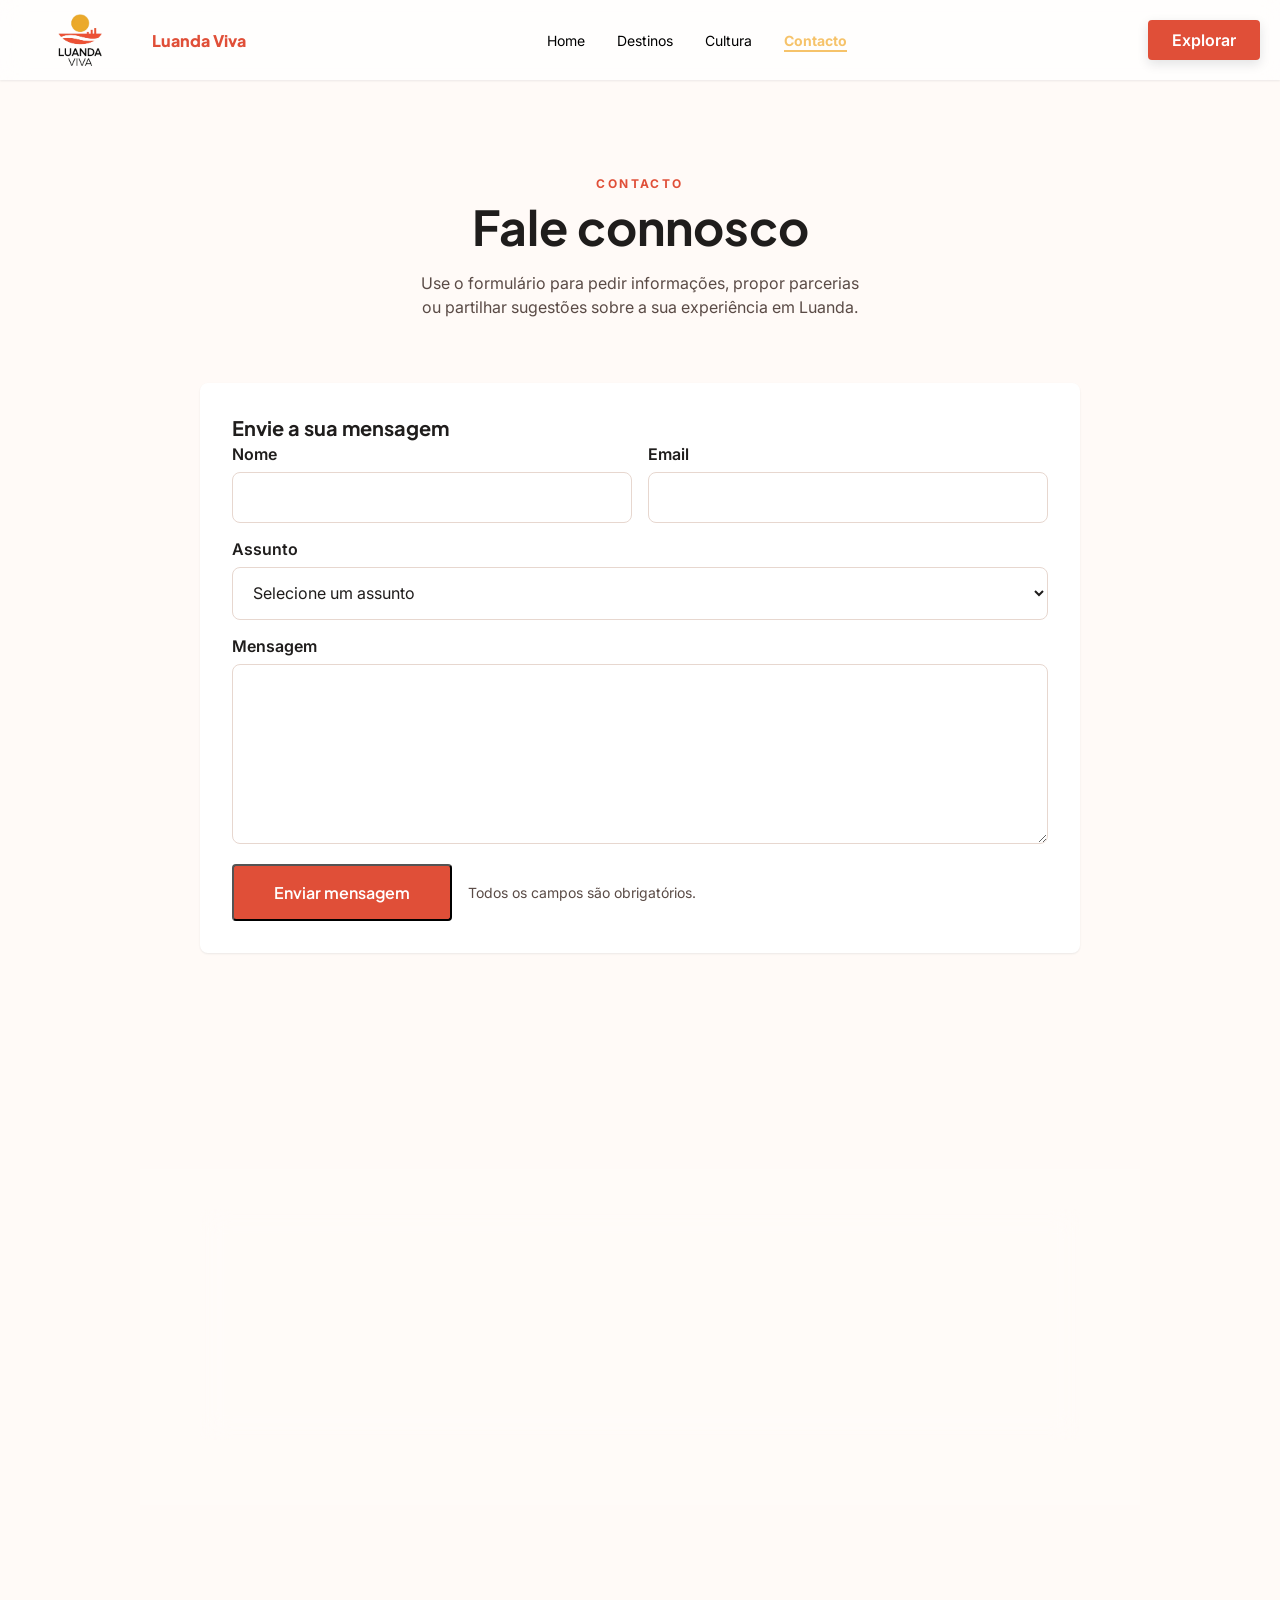
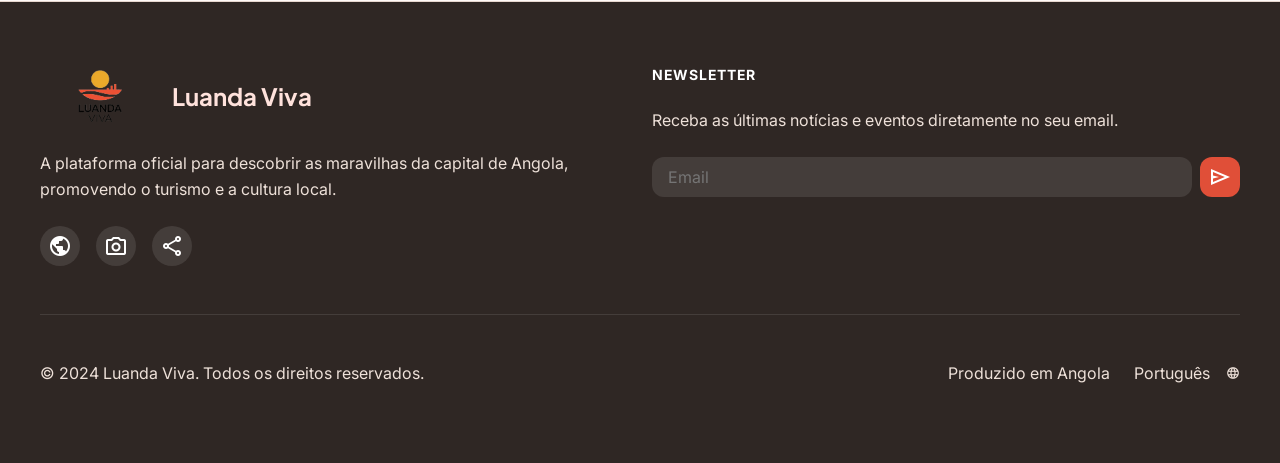
==== commit 596c5e81: "refactor: Simplify section classes for contact and culture pages" ====
--- a/contacto.html
+++ b/contacto.html
@@ -49,7 +49,7 @@
 		</div>
 	</nav>
 	<main>
-		<section class="section section--muted contact-section">
+		<section class="section contact-section">
 			<div class="section__header reveal reveal--1">
 				<span class="section__eyebrow">Contacto</span>
 				<h1 class="section__title">Fale connosco</h1>
--- a/styles.css
+++ b/styles.css
@@ -419,6 +419,63 @@
     font-weight: 700;
 }
 
+@media (max-width: 767px) {
+    .table-card thead {
+        position: absolute;
+        width: 1px;
+        height: 1px;
+        padding: 0;
+        margin: -1px;
+        overflow: hidden;
+        clip: rect(0, 0, 0, 0);
+        white-space: nowrap;
+        border: 0;
+    }
+
+    .table-card table,
+    .table-card tbody,
+    .table-card tr,
+    .table-card td {
+        display: block;
+        width: 100%;
+    }
+
+    .table-card tr {
+        margin-bottom: 0.75rem;
+        overflow: hidden;
+        border: 1px solid var(--outline-variant);
+        border-radius: 0.5rem;
+        background: #ffffff;
+    }
+
+    .table-card td {
+        display: flex;
+        justify-content: space-between;
+        gap: 1rem;
+        border: 0;
+        border-bottom: 1px solid var(--outline-variant);
+        padding: 0.8rem 1rem;
+    }
+
+    .table-card td:last-child {
+        border-bottom: 0;
+    }
+
+    .table-card td::before {
+        content: attr(data-label);
+        color: var(--secondary);
+        font-size: 0.72rem;
+        font-weight: 800;
+        letter-spacing: 0.12em;
+        text-transform: uppercase;
+        flex: 0 0 auto;
+    }
+
+    .table-card__date {
+        text-align: right;
+    }
+}
+
 .content-layout {
     display: grid;
     gap: 4rem;
@@ -477,21 +534,19 @@
     border: 1px solid var(--outline-variant);
 }
 
-.table-card__scroll {
-    overflow-x: auto;
-}
-
 .table-card table {
     width: 100%;
     border-collapse: collapse;
-    min-width: 520px;
+    table-layout: fixed;
 }
 
 .table-card th,
 .table-card td {
-    padding: 1rem 1.5rem;
-    white-space: nowrap;
+    padding: 0.9rem 1rem;
+    white-space: normal;
     border: 1px solid var(--outline-variant);
+    vertical-align: top;
+    word-break: break-word;
 }
 
 .table-card thead {
@@ -1302,7 +1357,7 @@
 /* Em mobile, quando o menu está aberto (checkbox marcado), esconder o nome 'Luanda Viva' */
 @media (max-width: 767px) {
     .nav-brand span {
-        display: inline;
+        display: none;
     }
 
     .site-nav__links--desktop,
@@ -1310,11 +1365,6 @@
         display: none;
     }
     
-    /* Usar :has() para detectar quando o checkbox está marcado */
-    body:has(#nav-toggle:checked) .nav-brand span {
-        display: none;
-    }
-
     .site-nav__toggle {
         display: flex;
     }
